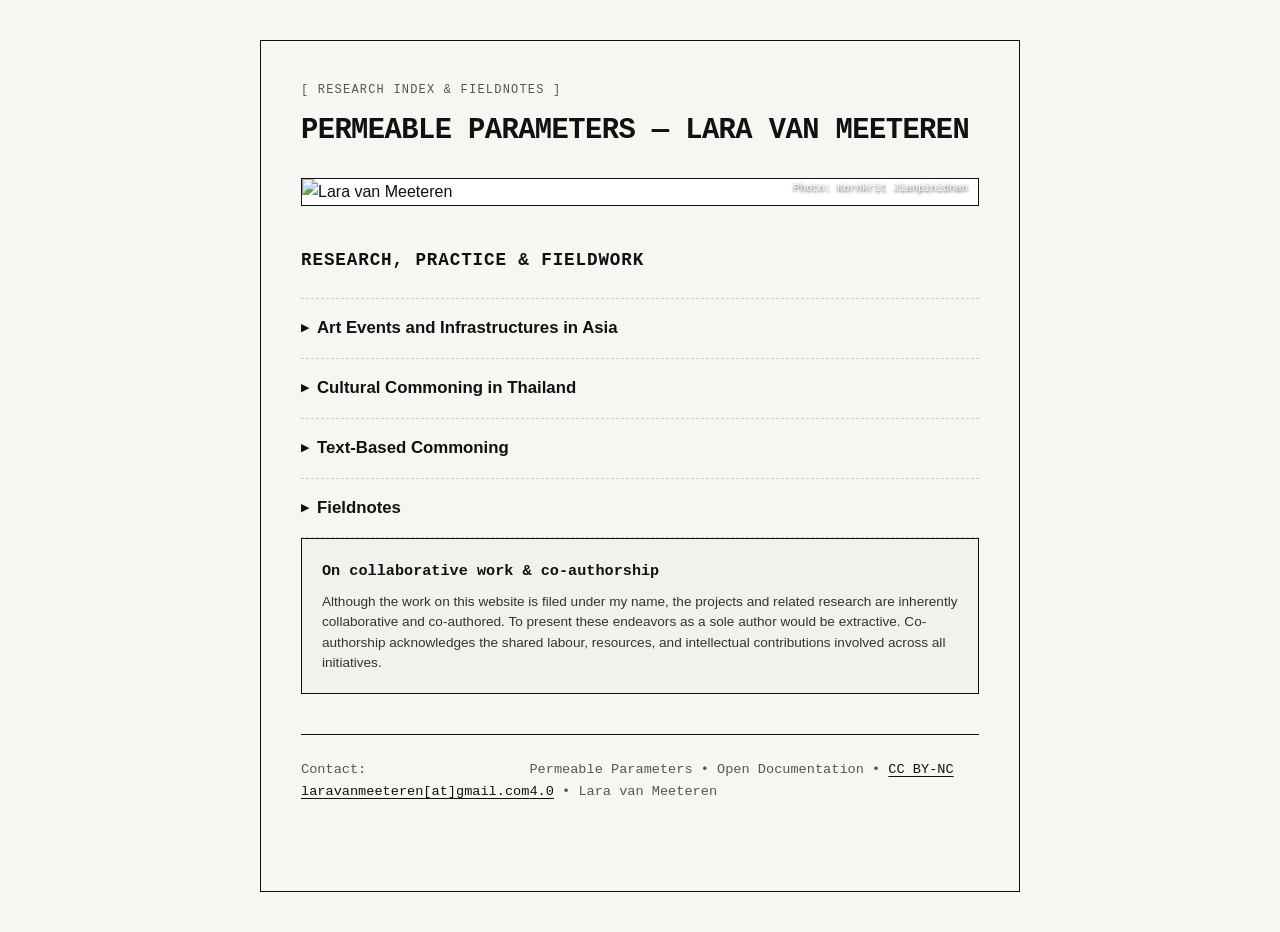
==== index.html @ 1618be18 "Update index.html" ====
<!DOCTYPE html>
<html lang="en">
<head>
  <meta charset="UTF-8">
  <meta name="viewport" content="width=device-width, initial-scale=1.0">
  
  <title>PERMEABLE PARAMETERS — Lara van Meeteren</title>
  <meta name="description" content="Research and practice exploring infrastructures of art, cultural commoning, collaborative publishing, and fieldnotes across Hong Kong and Bangkok.">
  
  <link rel="stylesheet" href="style.css">
</head>
<body>

  <main class="container">
    
    <!-- Header / Identity -->
    <header class="site-header">
      <div class="meta-badge">[ RESEARCH INDEX & FIELDNOTES ]</div>
      <h1 class="site-title">Permeable Parameters — Lara van Meeteren</h1>
    </header>


    <!-- Hero Portrait: Uncropped Vertical Aspect Ratio -->
  <div class="hero-image-wrapper">
  <img src="portrait-concrete-door.JPG" alt="Lara van Meeteren" class="hero-image">
  <span class="photo-overlay">Photo: Kornkrit Jianpinidnan</span>
</div>

    <!-- Main Content: Inquiries & Fieldwork -->

<section class="content-section">
  <h2 class="section-title">RESEARCH, PRACTICE & FIELDWORK</h2>
      <ul class="inquiry-list">
        
        <!-- Inquiry 1 -->
        <li class="inquiry-item">
          <details>
            <summary>
           <strong>Art Events and Infrastructures in Asia</strong>
            </summary>
            </summary>
            <div class="inquiry-details">
              <p>Researching macro-infrastructures, political economy, corporate real estate, and public art across Hong Kong and Asia.</p>
              <ul class="output-list">
              <!-- Live Link Added Here -->
               <li>
  <a href="https://www.comingsoonbkk.com/" target="_blank" class="hover-thumb">
    <em>Bangkok Biennial Pavilion 'coming soon • เร็ว ๆ นี้'</em> ↗
    <img src="Beae watches installation.jpg" alt="Installation view of CRT monitor wall at coming soon pavilion" class="thumb-preview">
  </a> 
  (Research project, interviews and multi-media installation, 2018)
</li>
                <!-- Open Access Journal Paper (Added) -->
                <li><a href="Public_Art_in_the_Private_City_Control_Complicity_-4.pdf" target="_blank"><em>Public Art in the Private City: Control, Complicity and Criticality in Hong Kong</em></a> (Open Philosophy, 2019)</li>
                <!-- Item 3: Exact PDF Name Linked Below -->
               <li>
  <a href="VanMeeterenWissink2019WhatShouldBiennialsDo.pdf" target="_blank" class="hover-thumb">
    <em>What Should Biennials Do?</em>
    <img src="Table 20 at BKKABF 2019.jpg" alt="Several participants of Table 20 at Bangkok Art Book Fair 2019" class="thumb-preview">
  </a> 
  (Zine, 2019)
</li>
              <!-- Item 4: OnCurating Link Added -->
                <li><a href="https://www.on-curating.org/issue-46-reader/biennials-and-hegemony-experiences-from-the-thai-laboratory.html" target="_blank"><em>Biennials and Hegemony: Experiences from the Thai Laboratory</em></a> (OnCurating, 2020)</li>
                
              </ul>
            </div>
          </details>
        </li>

        <!-- Inquiry 2 -->
       <!-- Inquiry 2: Cultural Commoning in Thailand -->
<li class="inquiry-item">
  <details>
    <summary>
      <strong>Cultural Commoning in Thailand</strong>
    </summary>
    <div class="inquiry-details">
      <p>Investigating self-organisation, cultural commoning as resistance, and collective art practices across Thailand.</p>
      
      <ul class="output-list">
        
       <!-- 1. Common Dissent (2021) -->
<li style="margin-bottom: 1rem;">
  <a href="https://inappropriatebookclub.com/" target="_blank" class="hover-thumb meta-badge-link">
    <span class="meta-badge">[ inappropriate BOOK CLUB ]</span>
    <img src="iBC logo copy.png" alt="inappropriate BOOK CLUB logo" class="thumb-preview">
  </a>
  
  <span class="hover-thumb no-link">
    <em>Common Dissent</em> (Reading group & edited book, 2021)
    <img src="FrankTTVCommonDissent.jpg" alt="Publication display during Common Dissent launch" class="thumb-preview">
  </span>

  <div style="padding-left: 1.5rem; margin-top: 0.35rem; display: flex; flex-direction: column; gap: 0.25rem;">
    <a href="CommonDissent_Thai_Full_Text_March_2021.pdf" target="_blank">└─ [ Full Book in Thai ] ↗</a>
    <a href="CommonDissentIntroductionEnglish.pdf" target="_blank">└─ [ Introduction in English ] ↗</a>
  </div>
</li>
        
        <!-- 2. Art Organisers as Commoners (Social Inclusion, 2022) -->
        <li>
          <a href="https://doi.org/10.17645/si.v10i1.4895" target="_blank">
            <em>Art Organisers as Commoners: On the Sustainability and Counter-Hegemonic Potential of the Bangkok Biennial</em> ↗
          </a> 
          (Social Inclusion, 2022)
        </li>

        <!-- 3. Artists as Organisers (June 2022 Book Chapter) -->
        <li>
          <a href="VanMeeterenWissink2022ArtistsasOrganisers.pdf" target="_blank">
            <em>Artists as Organisers: Cultural Commoning and Hegemony in Thailand</em> ↗
          </a> 
          (Book chapter in <em>The Rise of the Common City: On the Culture of Commoning</em>, ASP, June 2022)
        </li>

        <!-- 4. Lecture at documenta fifteen (September 2022 with Hover Photo) -->
        <li>
          <a href="https://documenta-fifteen.de/en/calendar/commoning-curatorial-and-artistic-education-9-2/" target="_blank" class="hover-thumb">
            <em>Lecture at documenta fifteen: Commoning Curatorial and Artistic Education</em> ↗
            <img src="documenta-fifteen-lecture.jpg" alt="Ariane Sutthavong, Lara van Meeteren, and Lee Anantawat presenting at documenta fifteen" class="thumb-preview">
          </a> 
          (2022)
        </li>

        <!-- 5. On the Ideological Flexibility of the Cultural Common(s) (November 2022) -->
        <li>
          <a href="AnantawatSutthavongVanMeeterenWissink2022OntheIdeologicalFlexibilityoftheCulturalCommons.pdf" target="_blank" class="hover-thumb">
            <em>On the Ideological Flexibility of the Cultural Common(s): The Many Lives of Thailand’s Art Lane</em> ↗
            <img src="ideological flexibility thumbnail.png" alt="screenshot of article title and excerpt" class="thumb-preview">
          </a> 
          (OnCurating, Issue 52, November 2022)
        </li>
        
      <!-- 6. Labour and Value in the Cultural Field -->
<li style="margin-bottom: 1rem;">
  <a href="https://inappropriatebookclub.com/" target="_blank" class="hover-thumb meta-badge-link">
    <span class="meta-badge">[ inappropriate BOOK CLUB ]</span>
    <img src="iBC logo copy.png" alt="inappropriate BOOK CLUB logo" class="thumb-preview">
  </a>
  
  <em>Labour and Value in the Cultural Field</em>
  
  <!-- Sub-entries with hover thumbnails -->
  <div style="padding-left: 1.5rem; margin-top: 0.35rem; display: flex; flex-direction: column; gap: 0.25rem;">
    
    <!-- Sub-entry 1 -->
    <span class="hover-thumb no-link">
      └─ Reading and discussion meetings (2023)
      <img src="labour and value reading group.jpg" alt="Labour and value reading group session" class="thumb-preview">
    </span>

    <!-- Sub-entry 2 -->
    <span class="hover-thumb no-link">
      └─ <em>We don't accept these terms. Labour and value in the cultural field</em> (publication, 2025)
      <img src="We don't accept these terms excel thumbnail.png" alt="We don't accept these terms spreadsheet preview" class="thumb-preview">
    </span>

  </div>
</li>
        </ul> <!-- Output list closed -->
            </div> <!-- Inquiry details closed -->
          </details> <!-- Details closed -->
        </li> <!-- Inquiry 2 item closed -->
        
 <!-- Inquiry 3: Text-Based Commoning -->
        <li class="inquiry-item">
          <details>
            <summary>
              <strong>Text-Based Commoning</strong>
            </summary>
            <div class="inquiry-details">
              <p>Active research on collaborative writing, publishing as method, and ethnographic fieldwork.</p>
              <ul class="output-list">

               <li>
                  <a href="OnText-BasedCommoning-3.pdf" target="_blank" class="hover-thumb">
    <em>On Text-Based Commoning</em> ↗
    <img src="on text-based commoning valiz page 3.png" alt="On Text-Based Commoning, Valiz publication page" class="thumb-preview">
  </a>
                  (Book chapter in <em>Future Book(s): Sharing Ideas on Books and (Art) Publishing</em>, Valiz, June 2023)
                </li>

                <!-- Chai Dai -->
              <li style="margin-bottom: 1rem;">
  <a href="https://inappropriatebookclub.com/" target="_blank" class="hover-thumb meta-badge-link">
    <span class="meta-badge">[ inappropriate BOOK CLUB ]</span>
    <img src="iBC logo copy.png" alt="inappropriate BOOK CLUB logo" class="thumb-preview">
  </a>
  
  <em>ใช้ได้ Chai Dai</em> (lexicon building and collaborative writing project, 2023-)
  
  <div style="padding-left: 1.5rem; margin-top: 0.35rem; display: flex; flex-direction: column; gap: 0.25rem;">
    <span class="hover-thumb no-link">
      └─ Workshop gatherings in Bangkok, Chiang Mai, Khon Kaen and Pattani (2023)
      <img src="chai dai post-it alien art space.png" alt="Post-it notes gathered during Chai Dai session" class="thumb-preview">
    </span>

    <a href="https://www.chai-dai.com" target="_blank">└─ [ Chai Dai Platform ] ↗</a>
    <a href="https://chai-dai.com/using-words" target="_blank">└─ [ Chai Kham Dai — zine collection ] ↗</a>

    <span class="hover-thumb no-link">
      └─ สู่ปทานุกรมผู้ใช้งาน (Thai translation of Stephen Wright's 'Lexicon Toward Usership)
      <img src="wright translation cover in gold.png" alt="Cover of Thai translation of Stephen Wright's Toward a Lexicon of Usership" class="thumb-preview">
    </span>
  </div>
</li>
                </ul> <!-- 1. Close output-list -->
            </div> <!-- 2. Close inquiry-details -->
          </details> <!-- 3. Close details -->
        </li> <!-- 4. Close Inquiry 3 list item -->
               
      <!-- Dropdown 4: Fieldnotes (Standalone) -->
        <li class="inquiry-item">
          <details>
            <summary>
              <strong>Fieldnotes</strong>
            </summary>
            <div class="inquiry-details">
              <p>Fieldnotes from site visits to art spaces in Bangkok and Hong Kong. Lightly sanitized excerpts, added as they accumulate.</p>
              <ul class="output-list">
                <li>
                  <span class="meta-badge">[ FIELDNOTE 001 ]</span>
                  <em>Bangkok — Site Visit</em> (Aug 2026)
                  <div style="margin-top: 0.35rem;">
                    To be added
                  </div>
                </li>
              </ul>
            </div>
          </details>
        </li>

    
              
    <!-- Statement on Ethics & Co-Authorship -->
    <section class="ethics-box">
      <h3 class="ethics-title">On collaborative work & co-authorship </h3>
      <p>Although the work on this website is filed under my name, the projects and related research are inherently collaborative and co-authored. To present these endeavors as a sole author would be extractive. Co-authorship acknowledges the shared labour, resources, and intellectual contributions involved across all initiatives.</p>
    </section>

  <footer class="site-footer">
  <p>Contact: <a href="mailto:laravanmeeteren@gmail.com">laravanmeeteren[at]gmail.com</a></p>
  <p class="copyright">
    Permeable Parameters • Open Documentation • 
    <a href="https://creativecommons.org/licenses/by-nc/4.0/" target="_blank">CC BY-NC 4.0</a> • 
    Lara van Meeteren
  </p>
</footer>
        
  </main>

</body>
</html>
---- style.css ----
/* ==========================================================================
   Base Resets & Global Styles
   ========================================================================== */
* {
  box-sizing: border-box;
  margin: 0;
  padding: 0;
}

img {
  max-width: 100%;
  height: auto;
}

body {
  background-color: #f7f6f2; /* Off-white paper background */
  color: #111111;
  font-family: -apple-system, BlinkMacSystemFont, "Segoe UI", Roboto, Helvetica, Arial, sans-serif;
  line-height: 1.6;
  padding: 2.5rem 1rem;
}

/* Page Frame Container */
.container {
  max-width: 760px;
  margin: 0 auto;
  border: 1px solid #111111;
  background-color: #f7f6f2;
  padding: 2.5rem;
}

/* ==========================================================================
   Header & Core Thesis Section
   ========================================================================== */
.site-header {
  margin-bottom: 1.5rem;
}

.meta-badge {
  font-family: monospace;
  font-size: 0.75rem;
  letter-spacing: 0.1em;
  color: #555555;
  margin-bottom: 0.5rem;
}

.site-title {
  font-family: monospace;
  font-size: 1.8rem;
  font-weight: 700;
  letter-spacing: -0.02em;
  text-transform: uppercase;
  margin-bottom: 0.2rem;
}

.author-meta {
  font-size: 0.95rem;
  color: #444444;
}

.thesis-box {
  border: 1px solid #111111;
  padding: 1rem 1.25rem;
  background-color: rgba(0, 0, 0, 0.02);
  margin-bottom: 2rem;
}

.thesis-text {
  font-size: 0.95rem;
  line-height: 1.5;
}

.label {
  font-family: monospace;
  font-size: 0.8rem;
  font-weight: bold;
  letter-spacing: 0.05em;
  margin-right: 0.5rem;
}

/* ==========================================================================
   Hero Portrait & Photographer Overlay
   ========================================================================== */
.hero-image-wrapper {
  position: relative;
  width: 100%;
  border: 1px solid #111111;
  margin-bottom: 2.5rem;
  background-color: #ffffff;
}

.hero-image {
  width: 100%;
  max-height: 540px; /* Constrains height without cropping sides */
  object-fit: cover;
  display: block;
}

.photo-overlay {
  position: absolute;
  bottom: 8px;
  right: 10px;
  font-family: monospace;
  font-size: 0.65rem;
  color: rgba(255, 255, 255, 0.9);
  text-shadow: 0 1px 3px rgba(0, 0, 0, 0.85);
  pointer-events: none;
  z-index: 10;
}

/* ==========================================================================
   Section Headings & Inquiries Accordion
   ========================================================================== */
.section-title {
  font-family: monospace;
  font-size: 1.1rem;
  font-weight: 700;
  letter-spacing: 0.05em;
  margin-bottom: 1.5rem;
}

.content-section {
  margin-bottom: 3rem;
}

.inquiry-list {
  list-style: none;
}

.inquiry-item {
  border-bottom: 1px dashed #ccc;
  padding: 1rem 0;
}

.inquiry-item:first-child {
  border-top: 1px dashed #ccc;
}

details summary {
  font-size: 1.05rem;
  cursor: pointer;
  list-style: none;
  display: flex;
  align-items: center;
  gap: 0.5rem;
}

details summary::-webkit-details-marker {
  display: none;
}

details summary::before {
  content: "▶";
  font-size: 0.7rem;
  display: inline-block;
  transition: transform 0.2s ease;
}

details[open] summary::before {
  transform: rotate(90deg);
}

.inquiry-details {
  padding: 1rem 0 0.5rem 1.25rem;
  font-size: 0.95rem;
  color: #222222;
}

.output-list {
  margin-top: 0.75rem;
  padding-left: 1.25rem;
}

.output-list li {
  margin-bottom: 0.35rem;
}

/* Clean Monochrome Links */
.output-list a,
.inquiry-details a,
.site-footer a {
  color: #111111;
  text-decoration: underline;
  text-underline-offset: 3px;
  text-decoration-thickness: 1px;
}

.output-list a:visited,
.inquiry-details a:visited,
.site-footer a:visited {
  color: #111111;
}

.output-list a:hover,
.inquiry-details a:hover,
.site-footer a:hover {
  color: #666666;
  text-decoration: none;
}

/* Hover Thumbnail Preview Base Styles */
.hover-thumb {
  position: relative;
  display: inline-block;
}

.thumb-preview {
  display: none;
  position: absolute;
  top: -20px;
  left: 105%; /* Displays thumbnail to the right of the link */
  max-width: 250px;
  max-height: 320px;
  width: auto;
  height: auto;
  border: 1px solid #111111;
  box-shadow: 4px 4px 12px rgba(0, 0, 0, 0.15);
  background-color: #ffffff;
  padding: 4px;
  z-index: 1000;
  pointer-events: none;
}

.hover-thumb:hover .thumb-preview {
  display: block;
}

a.meta-badge-link {
  text-decoration: none;
  display: inline-block;
}

/* Badges & Action Buttons */
.badge {
  font-family: monospace;
  font-size: 0.7rem;
  background-color: #111111;
  color: #ffffff;
  padding: 0.15rem 0.4rem;
  margin-left: 0.5rem;
  vertical-align: middle;
}

.action-links {
  margin-top: 1rem;
  display: flex;
  gap: 1rem;
}

.btn {
  font-family: monospace;
  font-size: 0.85rem;
  color: #111111;
  text-decoration: none;
  border: 1px solid #111111;
  padding: 0.35rem 0.65rem;
  background-color: #ffffff;
  transition: background-color 0.15s ease;
}

.btn:hover {
  background-color: #111111;
  color: #ffffff;
}

/* ==========================================================================
   Fieldnotes Stream & Ethics Box
   ========================================================================== */
.fieldnotes-section {
  border-top: 1px solid #111111;
  padding-top: 2rem;
}

.section-intro {
  font-size: 0.9rem;
  color: #555555;
  margin-bottom: 1.5rem;
}

.fieldnote-entry {
  border: 1px solid #111111;
  background-color: #ffffff;
  padding: 1.25rem;
  margin-bottom: 1.25rem;
}

.fieldnote-meta {
  font-family: monospace;
  font-size: 0.8rem;
  color: #555555;
  display: flex;
  justify-content: space-between;
  border-bottom: 1px solid #eee;
  padding-bottom: 0.5rem;
  margin-bottom: 0.85rem;
}

.fieldnote-body {
  font-size: 0.95rem;
  line-height: 1.55;
}

.ethics-box {
  border: 1px solid #111111;
  padding: 1.25rem;
  background-color: rgba(0, 0, 0, 0.02);
  margin-bottom: 2.5rem;
}

.ethics-title {
  font-family: monospace;
  font-size: 0.95rem;
  margin-bottom: 0.5rem;
}

.ethics-box p {
  font-size: 0.85rem;
  color: #333333;
  line-height: 1.5;
}

/* Site Footer */
.site-footer {
  border-top: 1px solid #111111;
  padding-top: 1.5rem;
  font-size: 0.85rem;
  color: #555555;
  display: flex;
  justify-content: space-between;
  font-family: monospace;
}

/* ==========================================================================
   Mobile Responsiveness
   ========================================================================== */
@media (max-width: 680px) {
  .container {
    padding: 1.25rem;
  }

  .site-footer {
    flex-direction: column;
    gap: 0.5rem;
  }

  /* Center thumbnail above text on smaller screens */
  .thumb-preview {
    top: auto;
    bottom: 130%;
    left: 50%;
    transform: translateX(-50%);
    max-width: 200px;
  }
   .section-title .hover-thumb {
  display: inline-block;
  position: relative;
  cursor: pointer;
}

.section-title .thumb-preview {
  top: 120%; /* Position thumbnail right below or alongside the title */
  left: 0;
  max-width: 320px; /* Gives the diagram a bit more width to be readable */
}
   .site-footer {
  align-items: flex-start;
  gap: 2rem;
  margin-top: 5rem;
}

.site-footer p {
  margin: 0;
}

.site-footer .copyright {
  text-align: right;
}
   
   }
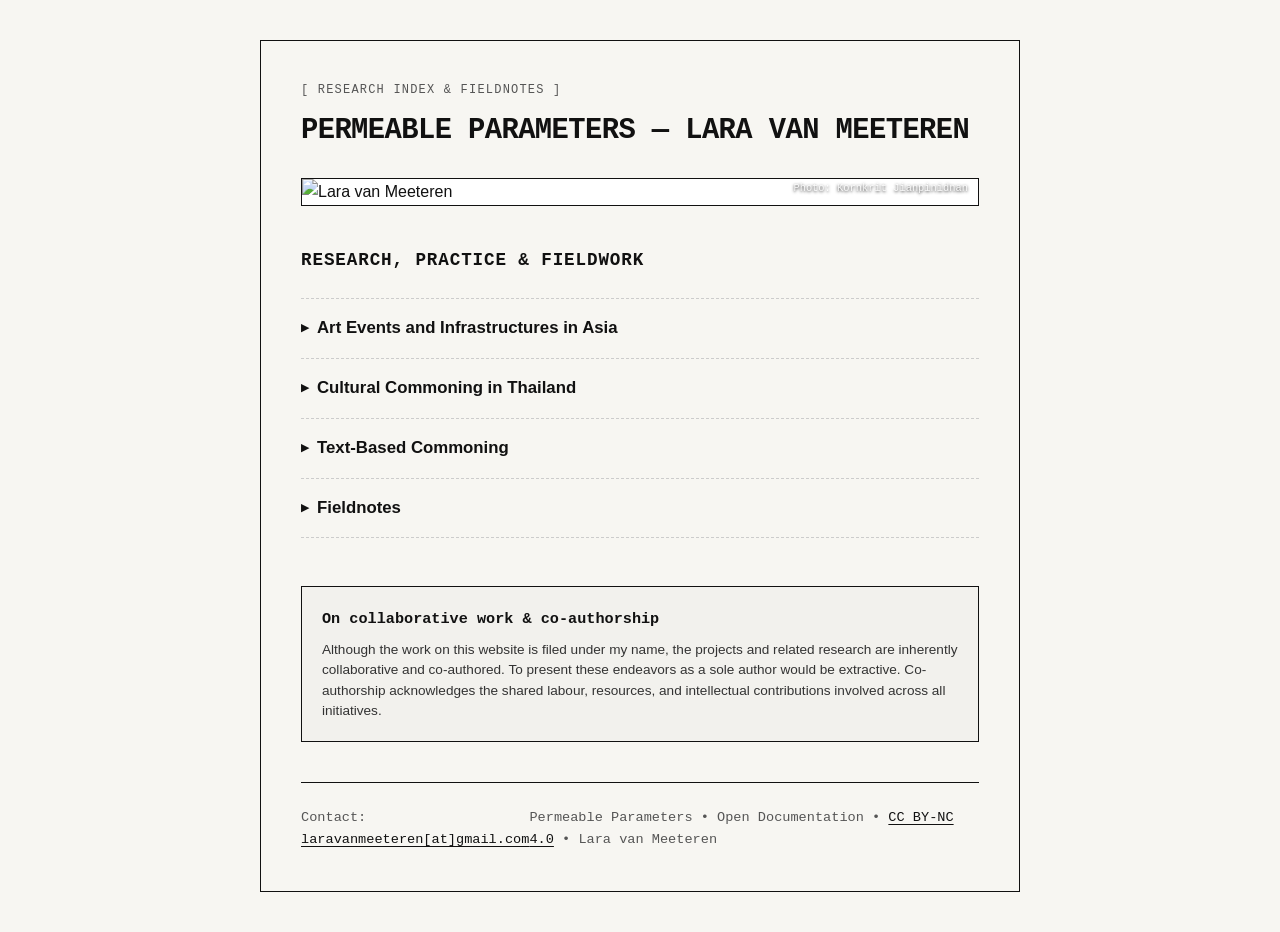
==== commit ad98f5d7: "Update index.html" ====
--- a/index.html
+++ b/index.html
@@ -37,7 +37,6 @@
           <details>
             <summary>
            <strong>Art Events and Infrastructures in Asia</strong>
-            </summary>
             </summary>
             <div class="inquiry-details">
               <p>Researching macro-infrastructures, political economy, corporate real estate, and public art across Hong Kong and Asia.</p>
@@ -224,14 +223,14 @@
                   <em>Bangkok — Site Visit</em> (Aug 2026)
                   <div style="margin-top: 0.35rem;">
                     To be added
-                  </div>
+           </div>
                 </li>
               </ul>
             </div>
           </details>
         </li>
-
-    
+      </ul>
+    </section>
               
     <!-- Statement on Ethics & Co-Authorship -->
     <section class="ethics-box">
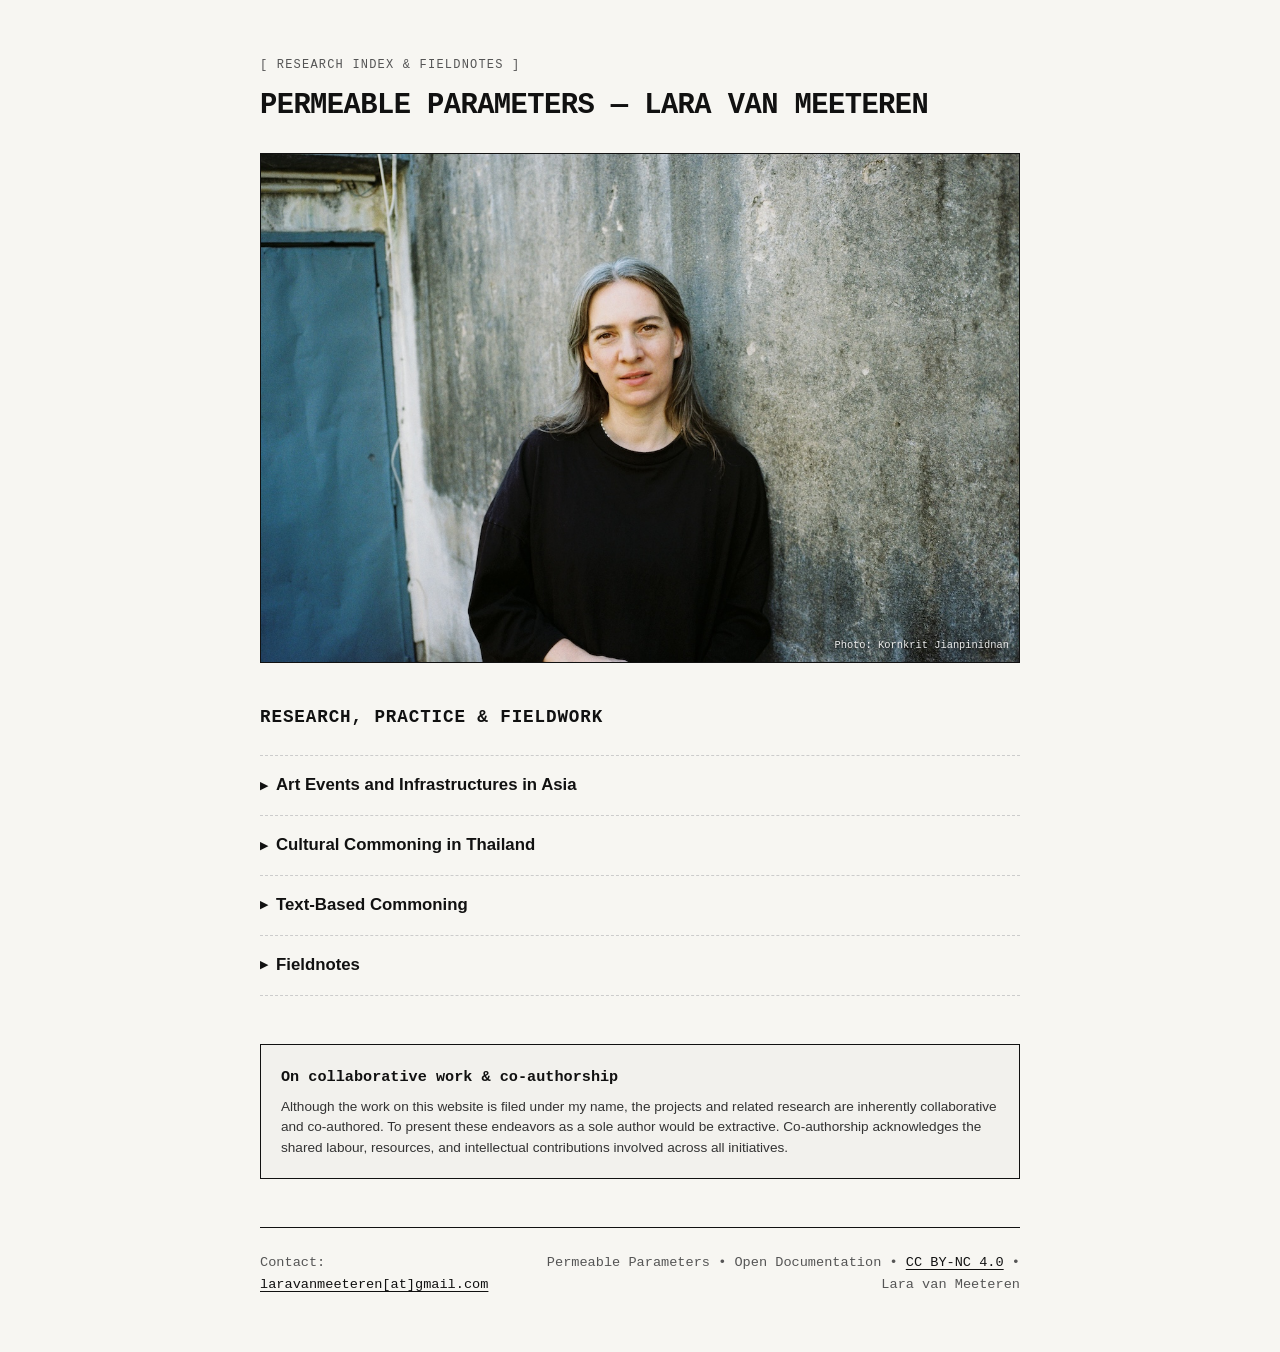
==== commit 9170ce09: "Update index.html" ====
--- a/index.html
+++ b/index.html
@@ -22,7 +22,7 @@
 
     <!-- Hero Portrait: Uncropped Vertical Aspect Ratio -->
   <div class="hero-image-wrapper">
-  <img src="portrait-concrete-door.JPG" alt="Lara van Meeteren" class="hero-image">
+  <img src="portrait-concrete-door-small.JPG" alt="Lara van Meeteren" class="hero-image">
   <span class="photo-overlay">Photo: Kornkrit Jianpinidnan</span>
 </div>
 
--- a/style.css
+++ b/style.css
@@ -13,24 +13,47 @@
 }
 
 body {
-  background-color: #f7f6f2; /* Off-white paper background */
+  background-color: #f7f6f2; /* Clean paper background */
   color: #111111;
   font-family: -apple-system, BlinkMacSystemFont, "Segoe UI", Roboto, Helvetica, Arial, sans-serif;
   line-height: 1.6;
   padding: 2.5rem 1rem;
 }
 
-/* Page Frame Container */
+/* Page Frame Container — Open Layout (No Outer Border) */
 .container {
   max-width: 760px;
   margin: 0 auto;
-  border: 1px solid #111111;
+  border: none; /* Outer black box removed */
   background-color: #f7f6f2;
-  padding: 2.5rem;
-}
-
-/* ==========================================================================
-   Header & Core Thesis Section
+  padding: 1rem 0;
+}
+
+/* Base Link Styles & Vermilion Hover Accent */
+a {
+  color: #111111;
+  text-decoration: underline;
+  text-underline-offset: 3px;
+  text-decoration-thickness: 1px;
+  transition: color 0.15s ease;
+}
+
+a:visited {
+  color: #111111;
+}
+
+a:hover,
+summary:hover,
+.hover-thumb:hover {
+  color: #db2428;
+}
+
+.arrow-accent {
+  color: #db2428;
+}
+
+/* ==========================================================================
+   Header & Identity Section
    ========================================================================== */
 .site-header {
   margin-bottom: 1.5rem;
@@ -79,7 +102,7 @@
 }
 
 /* ==========================================================================
-   Hero Portrait & Photographer Overlay
+   Hero Portrait & Overlay
    ========================================================================== */
 .hero-image-wrapper {
   position: relative;
@@ -91,7 +114,7 @@
 
 .hero-image {
   width: 100%;
-  max-height: 540px; /* Constrains height without cropping sides */
+  max-height: 540px;
   object-fit: cover;
   display: block;
 }
@@ -143,6 +166,7 @@
   display: flex;
   align-items: center;
   gap: 0.5rem;
+  transition: color 0.15s ease;
 }
 
 details summary::-webkit-details-marker {
@@ -175,30 +199,7 @@
   margin-bottom: 0.35rem;
 }
 
-/* Clean Monochrome Links */
-.output-list a,
-.inquiry-details a,
-.site-footer a {
-  color: #111111;
-  text-decoration: underline;
-  text-underline-offset: 3px;
-  text-decoration-thickness: 1px;
-}
-
-.output-list a:visited,
-.inquiry-details a:visited,
-.site-footer a:visited {
-  color: #111111;
-}
-
-.output-list a:hover,
-.inquiry-details a:hover,
-.site-footer a:hover {
-  color: #666666;
-  text-decoration: none;
-}
-
-/* Hover Thumbnail Preview Base Styles */
+/* Hover Thumbnail Preview Styles */
 .hover-thumb {
   position: relative;
   display: inline-block;
@@ -208,7 +209,7 @@
   display: none;
   position: absolute;
   top: -20px;
-  left: 105%; /* Displays thumbnail to the right of the link */
+  left: 105%;
   max-width: 250px;
   max-height: 320px;
   width: auto;
@@ -241,65 +242,9 @@
   vertical-align: middle;
 }
 
-.action-links {
-  margin-top: 1rem;
-  display: flex;
-  gap: 1rem;
-}
-
-.btn {
-  font-family: monospace;
-  font-size: 0.85rem;
-  color: #111111;
-  text-decoration: none;
-  border: 1px solid #111111;
-  padding: 0.35rem 0.65rem;
-  background-color: #ffffff;
-  transition: background-color 0.15s ease;
-}
-
-.btn:hover {
-  background-color: #111111;
-  color: #ffffff;
-}
-
 /* ==========================================================================
    Fieldnotes Stream & Ethics Box
    ========================================================================== */
-.fieldnotes-section {
-  border-top: 1px solid #111111;
-  padding-top: 2rem;
-}
-
-.section-intro {
-  font-size: 0.9rem;
-  color: #555555;
-  margin-bottom: 1.5rem;
-}
-
-.fieldnote-entry {
-  border: 1px solid #111111;
-  background-color: #ffffff;
-  padding: 1.25rem;
-  margin-bottom: 1.25rem;
-}
-
-.fieldnote-meta {
-  font-family: monospace;
-  font-size: 0.8rem;
-  color: #555555;
-  display: flex;
-  justify-content: space-between;
-  border-bottom: 1px solid #eee;
-  padding-bottom: 0.5rem;
-  margin-bottom: 0.85rem;
-}
-
-.fieldnote-body {
-  font-size: 0.95rem;
-  line-height: 1.55;
-}
-
 .ethics-box {
   border: 1px solid #111111;
   padding: 1.25rem;
@@ -327,7 +272,17 @@
   color: #555555;
   display: flex;
   justify-content: space-between;
-  font-family: monospace;
+  align-items: flex-start;
+  font-family: monospace;
+  margin-top: 3rem;
+}
+
+.site-footer p {
+  margin: 0;
+}
+
+.site-footer .copyright {
+  text-align: right;
 }
 
 /* ==========================================================================
@@ -335,15 +290,19 @@
    ========================================================================== */
 @media (max-width: 680px) {
   .container {
-    padding: 1.25rem;
+    padding: 0.5rem;
   }
 
   .site-footer {
     flex-direction: column;
-    gap: 0.5rem;
+    gap: 1rem;
+    align-items: flex-start;
   }
 
-  /* Center thumbnail above text on smaller screens */
+  .site-footer .copyright {
+    text-align: left;
+  }
+
   .thumb-preview {
     top: auto;
     bottom: 130%;
@@ -351,29 +310,4 @@
     transform: translateX(-50%);
     max-width: 200px;
   }
-   .section-title .hover-thumb {
-  display: inline-block;
-  position: relative;
-  cursor: pointer;
-}
-
-.section-title .thumb-preview {
-  top: 120%; /* Position thumbnail right below or alongside the title */
-  left: 0;
-  max-width: 320px; /* Gives the diagram a bit more width to be readable */
-}
-   .site-footer {
-  align-items: flex-start;
-  gap: 2rem;
-  margin-top: 5rem;
-}
-
-.site-footer p {
-  margin: 0;
-}
-
-.site-footer .copyright {
-  text-align: right;
-}
-   
-   }
+}
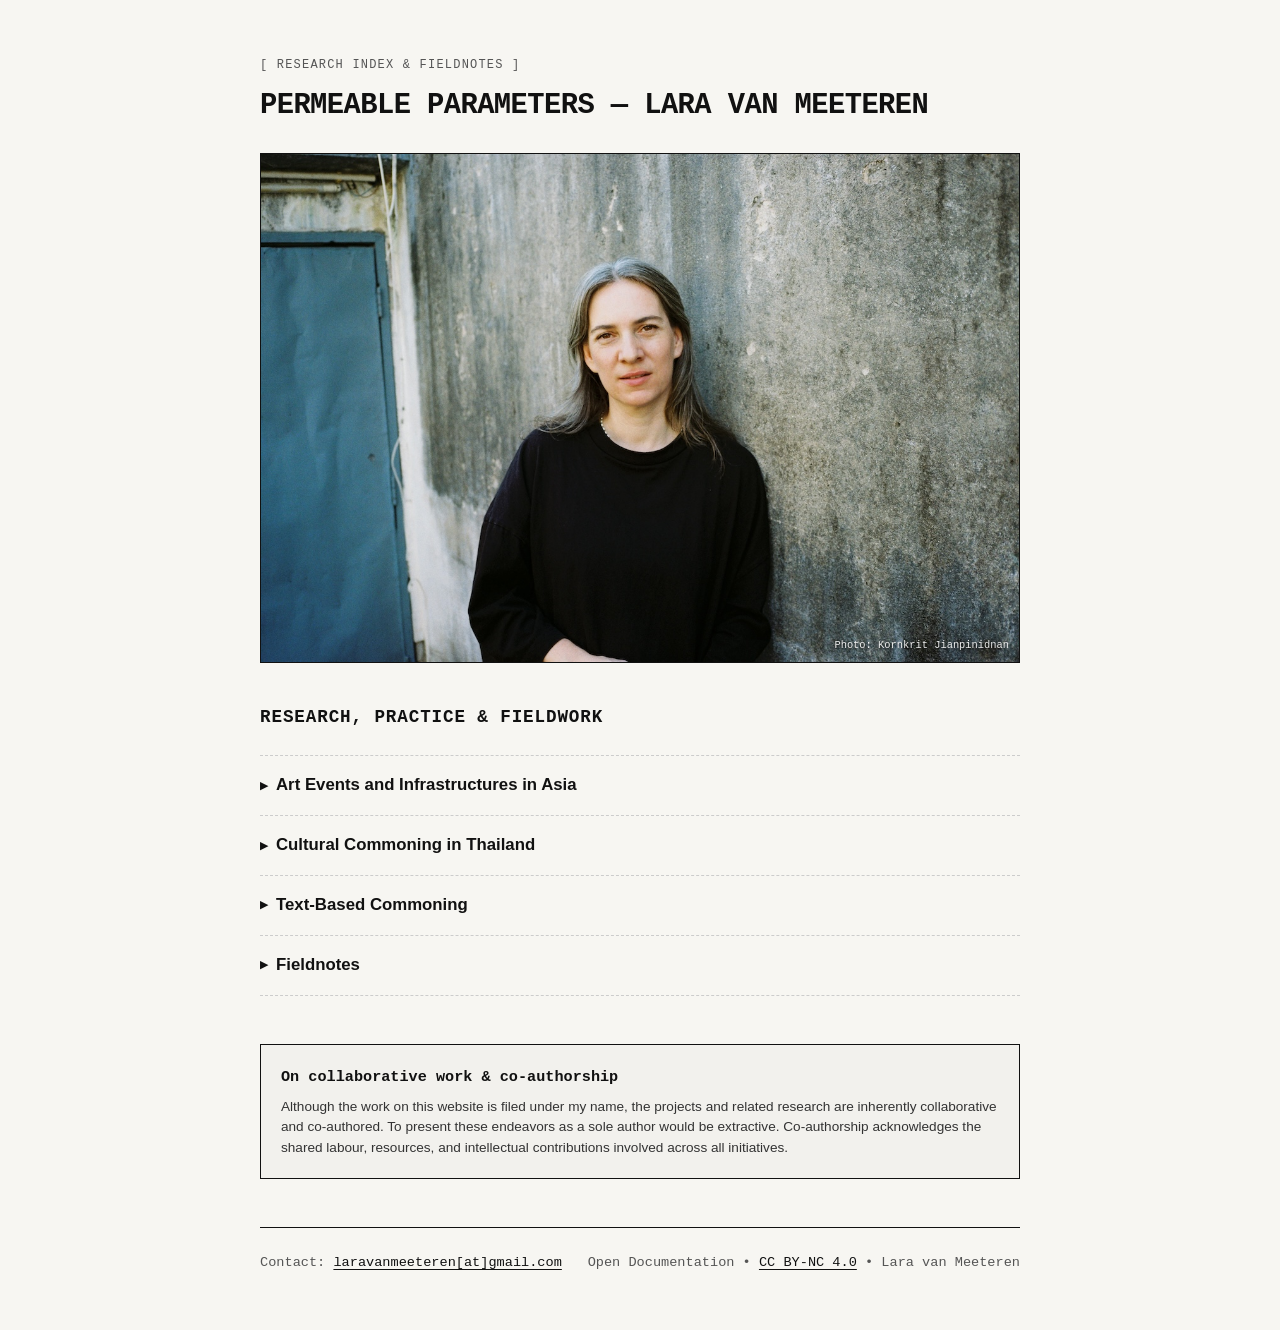
==== commit de255a94: "Update index.html" ====
--- a/index.html
+++ b/index.html
@@ -21,8 +21,15 @@
 
 
     <!-- Hero Portrait: Uncropped Vertical Aspect Ratio -->
-  <div class="hero-image-wrapper">
-  <img src="portrait-concrete-door-small.JPG" alt="Lara van Meeteren" class="hero-image">
+ <!-- Inside index.html -->
+<div class="hero-image-wrapper">
+  <img 
+    src="portrait-concrete-door-small.JPG" 
+    alt="Lara van Meeteren" 
+    class="hero-image" 
+    fetchpriority="high" 
+    decoding="async"
+  >
   <span class="photo-overlay">Photo: Kornkrit Jianpinidnan</span>
 </div>
 
@@ -241,7 +248,7 @@
   <footer class="site-footer">
   <p>Contact: <a href="mailto:laravanmeeteren@gmail.com">laravanmeeteren[at]gmail.com</a></p>
   <p class="copyright">
-    Permeable Parameters • Open Documentation • 
+    Open Documentation • 
     <a href="https://creativecommons.org/licenses/by-nc/4.0/" target="_blank">CC BY-NC 4.0</a> • 
     Lara van Meeteren
   </p>
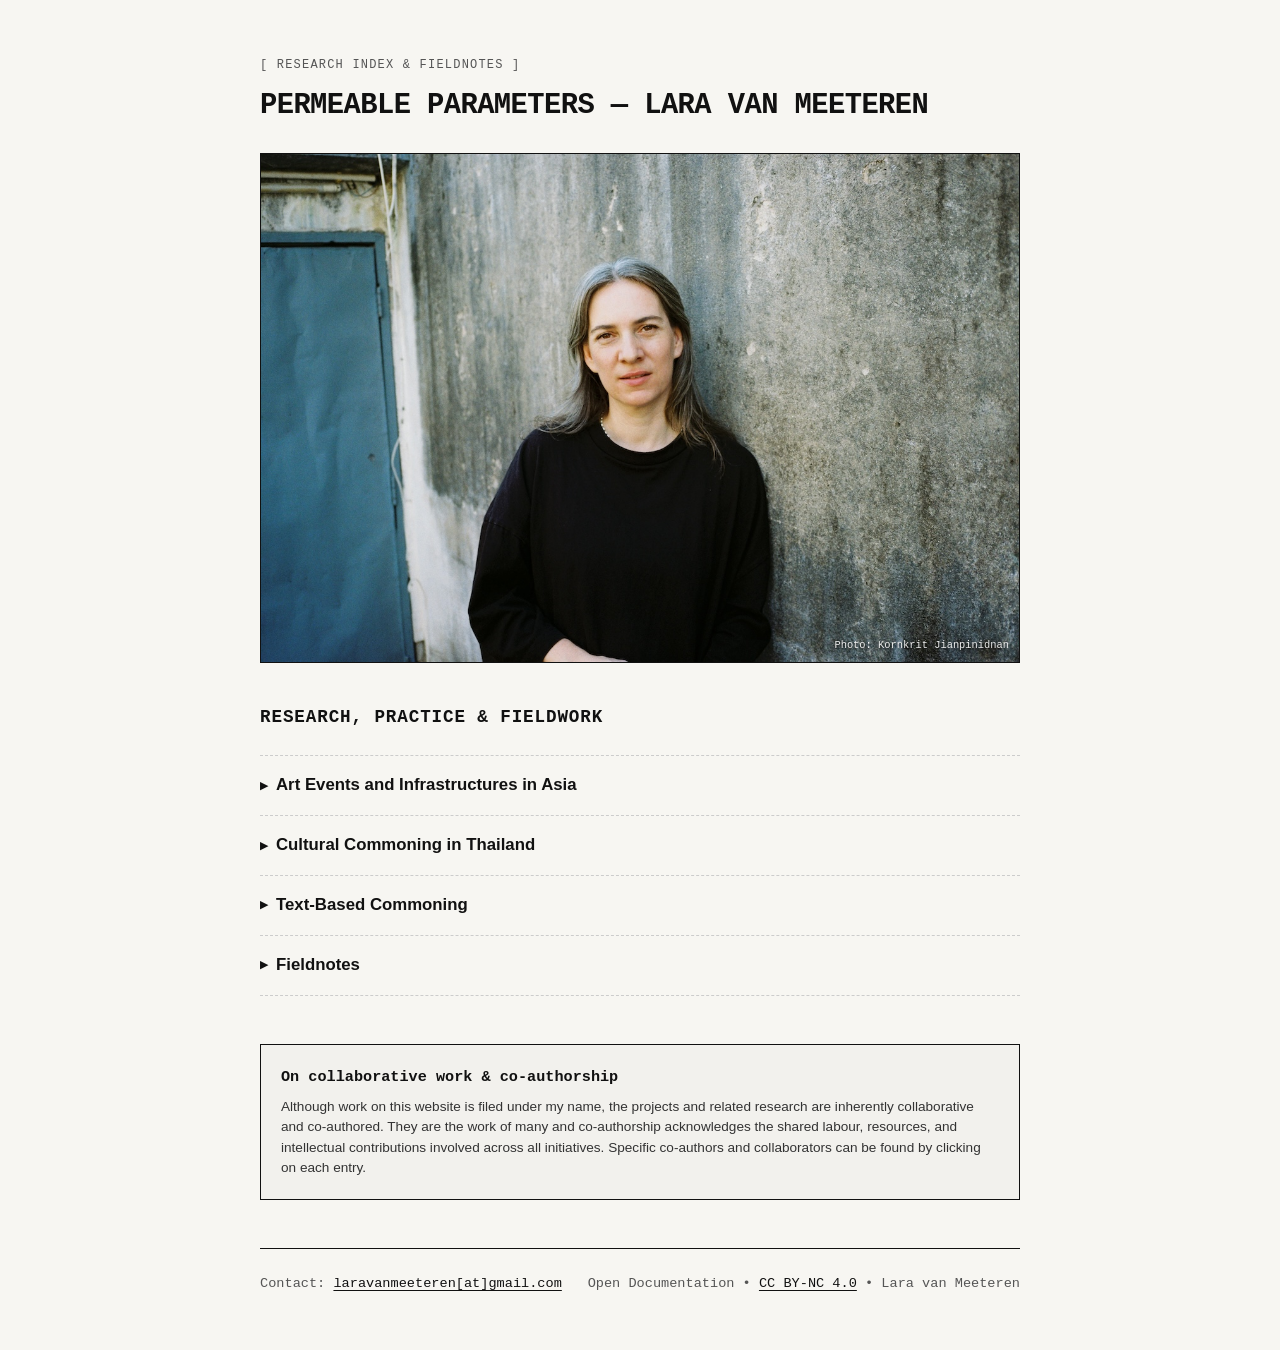
==== commit d5475ece: "Update index.html" ====
--- a/index.html
+++ b/index.html
@@ -223,7 +223,7 @@
               <strong>Fieldnotes</strong>
             </summary>
             <div class="inquiry-details">
-              <p>Fieldnotes from site visits to art spaces in Bangkok and Hong Kong. Lightly sanitized excerpts, added as they accumulate.</p>
+              <p>Notes from site visits to art organisations in Bangkok, Hong Kong and elsewhere. Lightly sanitized excerpts, added as they accumulate.</p>
               <ul class="output-list">
                 <li>
                   <span class="meta-badge">[ FIELDNOTE 001 ]</span>
@@ -242,7 +242,7 @@
     <!-- Statement on Ethics & Co-Authorship -->
     <section class="ethics-box">
       <h3 class="ethics-title">On collaborative work & co-authorship </h3>
-      <p>Although the work on this website is filed under my name, the projects and related research are inherently collaborative and co-authored. To present these endeavors as a sole author would be extractive. Co-authorship acknowledges the shared labour, resources, and intellectual contributions involved across all initiatives.</p>
+      <p>Although work on this website is filed under my name, the projects and related research are inherently collaborative and co-authored. They are the work of many and co-authorship acknowledges the shared labour, resources, and intellectual contributions involved across all initiatives. Specific co-authors and collaborators can be found by clicking on each entry. </p>
     </section>
 
   <footer class="site-footer">
--- a/style.css
+++ b/style.css
@@ -29,7 +29,7 @@
   padding: 1rem 0;
 }
 
-/* Base Link Styles & Vermilion Hover Accent */
+/* Base link styling */
 a {
   color: #111111;
   text-decoration: underline;
@@ -38,18 +38,18 @@
   transition: color 0.15s ease;
 }
 
-a:visited {
-  color: #111111;
-}
-
+/* ONLY actual links and details summaries turn red on hover */
 a:hover,
 summary:hover,
-.hover-thumb:hover {
-  color: #db2428;
-}
-
-.arrow-accent {
-  color: #db2428;
+a.hover-thumb:hover,
+a.meta-badge-link:hover,
+a.meta-badge-link:hover .meta-badge {
+  color: #db2428 !important;
+}
+
+/* Non-link thumbnail previews stay dark text on hover */
+span.hover-thumb:hover {
+  color: inherit;
 }
 
 /* ==========================================================================
